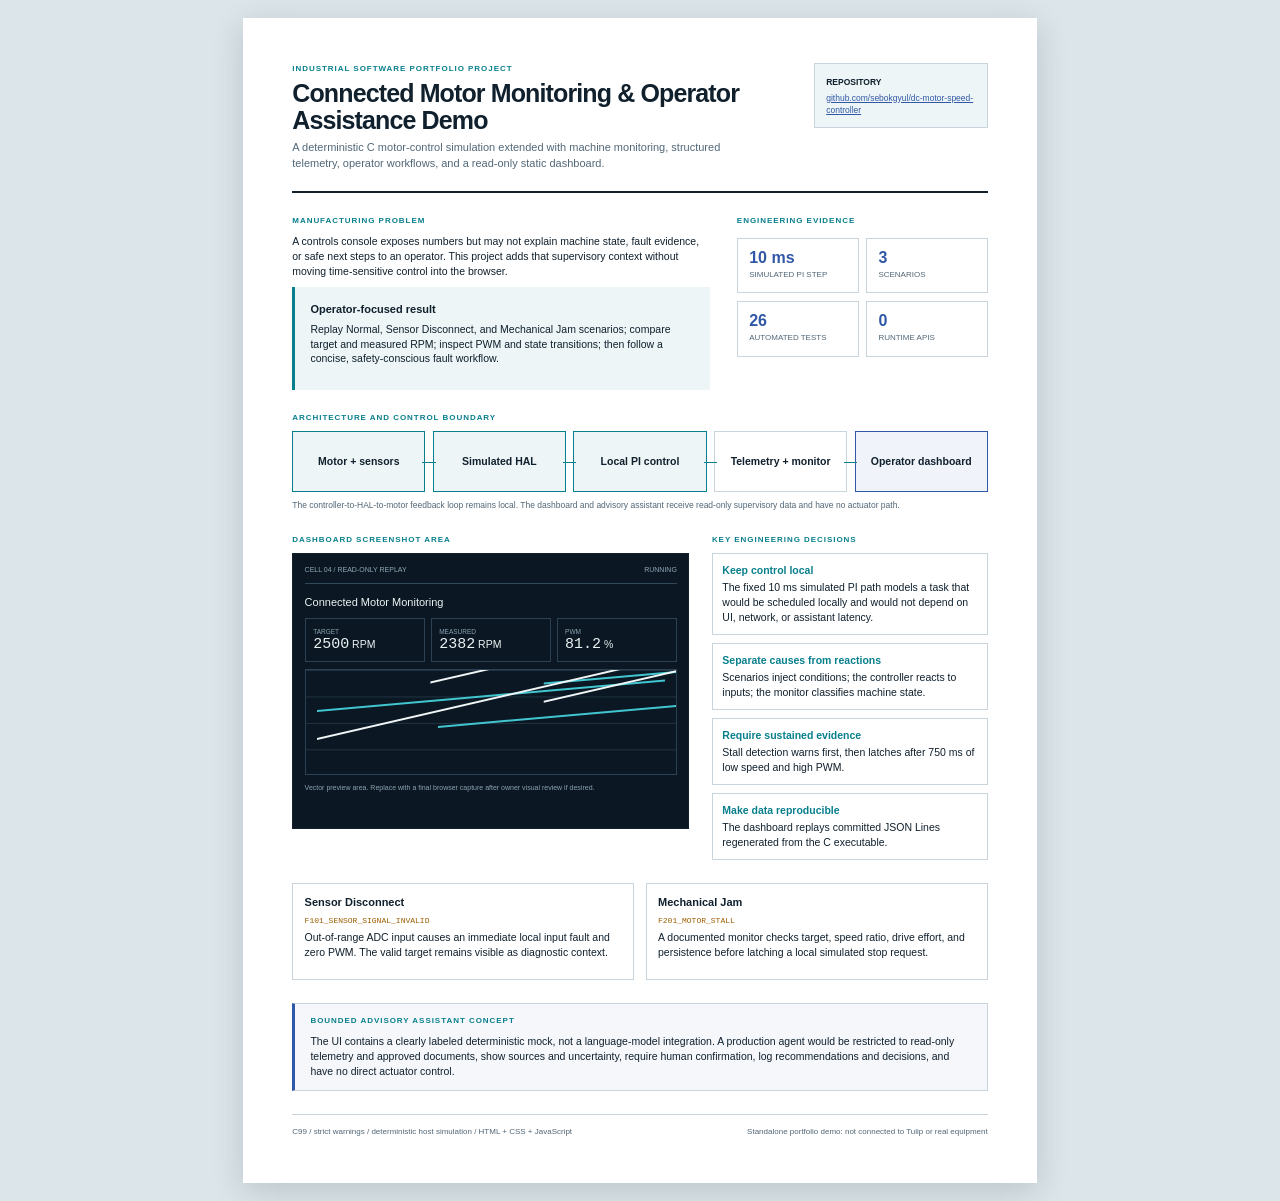
==== docs/portfolio-one-pager.html @ 9598fbf3 "init branch" ====
<!doctype html>
<html lang="en">
<head>
  <meta charset="utf-8">
  <meta name="viewport" content="width=device-width, initial-scale=1">
  <title>Connected Motor Demo | Project One-Pager</title>
  <style>
    :root { --ink:#10202d; --muted:#526777; --cyan:#087f8c; --blue:#3158a6; --line:#c8d5dc; --paper:#fff; --soft:#edf5f6; --warn:#9d5d00; }
    * { box-sizing: border-box; }
    @page { size: A4; margin: 11mm; }
    body { margin:0; color:var(--ink); background:#dce5e9; font:10.5px/1.42 Arial, Helvetica, sans-serif; }
    .page { width:210mm; min-height:297mm; margin:18px auto; padding:12mm 13mm; background:var(--paper); box-shadow:0 8px 30px rgba(16,32,45,.16); }
    header { display:grid; grid-template-columns:1fr auto; gap:12mm; align-items:start; padding-bottom:5mm; border-bottom:2px solid var(--ink); }
    .kicker, h2 { color:var(--cyan); font-size:8px; font-weight:700; letter-spacing:.12em; text-transform:uppercase; }
    h1 { max-width:125mm; margin:1.5mm 0 2mm; font-size:25px; line-height:1.05; letter-spacing:-.035em; }
    .subtitle { max-width:128mm; margin:0; color:var(--muted); font-size:11px; }
    .repo { max-width:46mm; padding:3mm; border:1px solid var(--line); background:var(--soft); font-size:8.5px; overflow-wrap:anywhere; }
    .repo strong { display:block; margin-bottom:1mm; text-transform:uppercase; }
    .repo a { color:var(--blue); }
    .summary { display:grid; grid-template-columns:1.25fr .75fr; gap:7mm; margin-top:6mm; }
    h2 { margin:0 0 2mm; }
    h3 { margin:0 0 1mm; font-size:11px; }
    p { margin:0 0 2.2mm; }
    ul { margin:0; padding-left:4mm; }
    li { margin-bottom:1.2mm; }
    .value { padding:4mm; border-left:3px solid var(--cyan); background:var(--soft); }
    .stats { display:grid; grid-template-columns:1fr 1fr; gap:2mm; margin-top:3mm; }
    .stat { padding:3mm; border:1px solid var(--line); }
    .stat strong { display:block; color:var(--blue); font-size:16px; line-height:1; }
    .stat span { color:var(--muted); font-size:8px; text-transform:uppercase; }
    .architecture { margin-top:6mm; }
    .flow { display:grid; grid-template-columns:repeat(5, 1fr); gap:2mm; align-items:stretch; }
    .node { position:relative; display:grid; min-height:16mm; place-items:center; padding:2mm; border:1px solid var(--line); background:#fff; font-weight:700; text-align:center; }
    .node:not(:last-child)::after { position:absolute; z-index:2; top:50%; right:-3mm; width:3.5mm; height:1px; background:var(--cyan); content:""; }
    .node.local { border-color:var(--cyan); background:var(--soft); }
    .node.ui { border-color:var(--blue); background:#f0f3fa; }
    .boundary-note { margin:2mm 0 0; color:var(--muted); font-size:8.5px; }
    .visual-grid { display:grid; grid-template-columns:1.18fr .82fr; gap:6mm; margin-top:6mm; }
    .screenshot { min-height:73mm; padding:3mm; border:1px solid var(--ink); background:#0b1722; color:#eaf3f4; }
    .shot-bar { display:flex; justify-content:space-between; padding-bottom:2mm; border-bottom:1px solid #324858; color:#90a8b8; font-size:7px; text-transform:uppercase; }
    .shot-title { margin:3mm 0 2mm; font-size:11px; }
    .shot-metrics { display:grid; grid-template-columns:repeat(3,1fr); gap:1.5mm; }
    .shot-metric { padding:2mm; border:1px solid #2c4253; }
    .shot-metric span { display:block; color:#8ba2b2; font-size:6.5px; text-transform:uppercase; }
    .shot-metric strong { font:15px Consolas, monospace; }
    .shot-chart { position:relative; height:28mm; margin-top:2mm; border:1px solid #2c4253; background:linear-gradient(#213342 1px,transparent 1px); background-size:100% 7mm; overflow:hidden; }
    .shot-chart::before, .shot-chart::after { position:absolute; left:3%; right:3%; height:2px; content:""; transform-origin:left; }
    .shot-chart::before { top:38%; background:#41c6d0; transform:skewY(-5deg); box-shadow:32mm 7mm #41c6d0, 60mm -2mm #41c6d0; }
    .shot-chart::after { top:65%; background:#f1f6f7; transform:skewY(-13deg); box-shadow:30mm -8mm #f1f6f7, 60mm 4mm #f1f6f7; }
    .shot-caption { margin:2mm 0 0; color:#8ba2b2; font-size:7px; }
    .decisions { display:grid; gap:2mm; }
    .decision { padding:2.5mm; border:1px solid var(--line); }
    .decision strong { display:block; margin-bottom:.5mm; color:var(--cyan); }
    .faults { display:grid; grid-template-columns:1fr 1fr; gap:3mm; margin-top:6mm; }
    .fault { padding:3mm; border:1px solid var(--line); }
    .fault code { display:block; margin:1mm 0; color:var(--warn); font-size:8px; }
    .guardrail { margin-top:6mm; padding:3mm 4mm; border:1px solid var(--line); border-left:3px solid var(--blue); background:#f5f7fb; }
    .guardrail p { margin:0; }
    footer { display:flex; justify-content:space-between; gap:5mm; margin-top:6mm; padding-top:3mm; border-top:1px solid var(--line); color:var(--muted); font-size:8px; }
    @media print { body { background:#fff; } .page { width:auto; min-height:auto; margin:0; padding:0; box-shadow:none; } }
    @media (max-width:800px) { .page { width:100%; min-height:0; margin:0; padding:20px; } .summary,.visual-grid { grid-template-columns:1fr; } .flow { grid-template-columns:1fr; } .node:not(:last-child)::after { display:none; } }
  </style>
</head>
<body>
  <main class="page">
    <header>
      <div>
        <div class="kicker">Industrial software portfolio project</div>
        <h1>Connected Motor Monitoring &amp; Operator Assistance Demo</h1>
        <p class="subtitle">A deterministic C motor-control simulation extended with machine monitoring, structured telemetry, operator workflows, and a read-only static dashboard.</p>
      </div>
      <div class="repo">
        <strong>Repository</strong>
        <a href="https://github.com/sebokgyul/dc-motor-speed-controller">github.com/sebokgyul/<wbr>dc-motor-speed-controller</a>
      </div>
    </header>

    <section class="summary">
      <div>
        <h2>Manufacturing problem</h2>
        <p>A controls console exposes numbers but may not explain machine state, fault evidence, or safe next steps to an operator. This project adds that supervisory context without moving time-sensitive control into the browser.</p>
        <div class="value">
          <h3>Operator-focused result</h3>
          <p>Replay Normal, Sensor Disconnect, and Mechanical Jam scenarios; compare target and measured RPM; inspect PWM and state transitions; then follow a concise, safety-conscious fault workflow.</p>
        </div>
      </div>
      <div>
        <h2>Engineering evidence</h2>
        <div class="stats">
          <div class="stat"><strong>10 ms</strong><span>Simulated PI step</span></div>
          <div class="stat"><strong>3</strong><span>Scenarios</span></div>
          <div class="stat"><strong>26</strong><span>Automated tests</span></div>
          <div class="stat"><strong>0</strong><span>Runtime APIs</span></div>
        </div>
      </div>
    </section>

    <section class="architecture">
      <h2>Architecture and control boundary</h2>
      <div class="flow" aria-label="Motor and sensors to HAL to local controller to telemetry to dashboard">
        <div class="node local">Motor + sensors</div>
        <div class="node local">Simulated HAL</div>
        <div class="node local">Local PI control</div>
        <div class="node">Telemetry + monitor</div>
        <div class="node ui">Operator dashboard</div>
      </div>
      <p class="boundary-note">The controller-to-HAL-to-motor feedback loop remains local. The dashboard and advisory assistant receive read-only supervisory data and have no actuator path.</p>
    </section>

    <section class="visual-grid">
      <div>
        <h2>Dashboard screenshot area</h2>
        <div class="screenshot" role="img" aria-label="Stylized preview of the operator dashboard">
          <div class="shot-bar"><span>Cell 04 / Read-only replay</span><span>Running</span></div>
          <div class="shot-title">Connected Motor Monitoring</div>
          <div class="shot-metrics">
            <div class="shot-metric"><span>Target</span><strong>2500</strong> RPM</div>
            <div class="shot-metric"><span>Measured</span><strong>2382</strong> RPM</div>
            <div class="shot-metric"><span>PWM</span><strong>81.2</strong> %</div>
          </div>
          <div class="shot-chart"></div>
          <p class="shot-caption">Vector preview area. Replace with a final browser capture after owner visual review if desired.</p>
        </div>
      </div>
      <div>
        <h2>Key engineering decisions</h2>
        <div class="decisions">
          <div class="decision"><strong>Keep control local</strong>The fixed 10 ms simulated PI path models a task that would be scheduled locally and would not depend on UI, network, or assistant latency.</div>
          <div class="decision"><strong>Separate causes from reactions</strong>Scenarios inject conditions; the controller reacts to inputs; the monitor classifies machine state.</div>
          <div class="decision"><strong>Require sustained evidence</strong>Stall detection warns first, then latches after 750 ms of low speed and high PWM.</div>
          <div class="decision"><strong>Make data reproducible</strong>The dashboard replays committed JSON Lines regenerated from the C executable.</div>
        </div>
      </div>
    </section>

    <section class="faults">
      <article class="fault">
        <h3>Sensor Disconnect</h3>
        <code>F101_SENSOR_SIGNAL_INVALID</code>
        <p>Out-of-range ADC input causes an immediate local input fault and zero PWM. The valid target remains visible as diagnostic context.</p>
      </article>
      <article class="fault">
        <h3>Mechanical Jam</h3>
        <code>F201_MOTOR_STALL</code>
        <p>A documented monitor checks target, speed ratio, drive effort, and persistence before latching a local simulated stop request.</p>
      </article>
    </section>

    <section class="guardrail">
      <h2>Bounded advisory assistant concept</h2>
      <p>The UI contains a clearly labeled deterministic mock, not a language-model integration. A production agent would be restricted to read-only telemetry and approved documents, show sources and uncertainty, require human confirmation, log recommendations and decisions, and have no direct actuator control.</p>
    </section>

    <footer>
      <span>C99 / strict warnings / deterministic host simulation / HTML + CSS + JavaScript</span>
      <span>Standalone portfolio demo: not connected to Tulip or real equipment</span>
    </footer>
  </main>
</body>
</html>
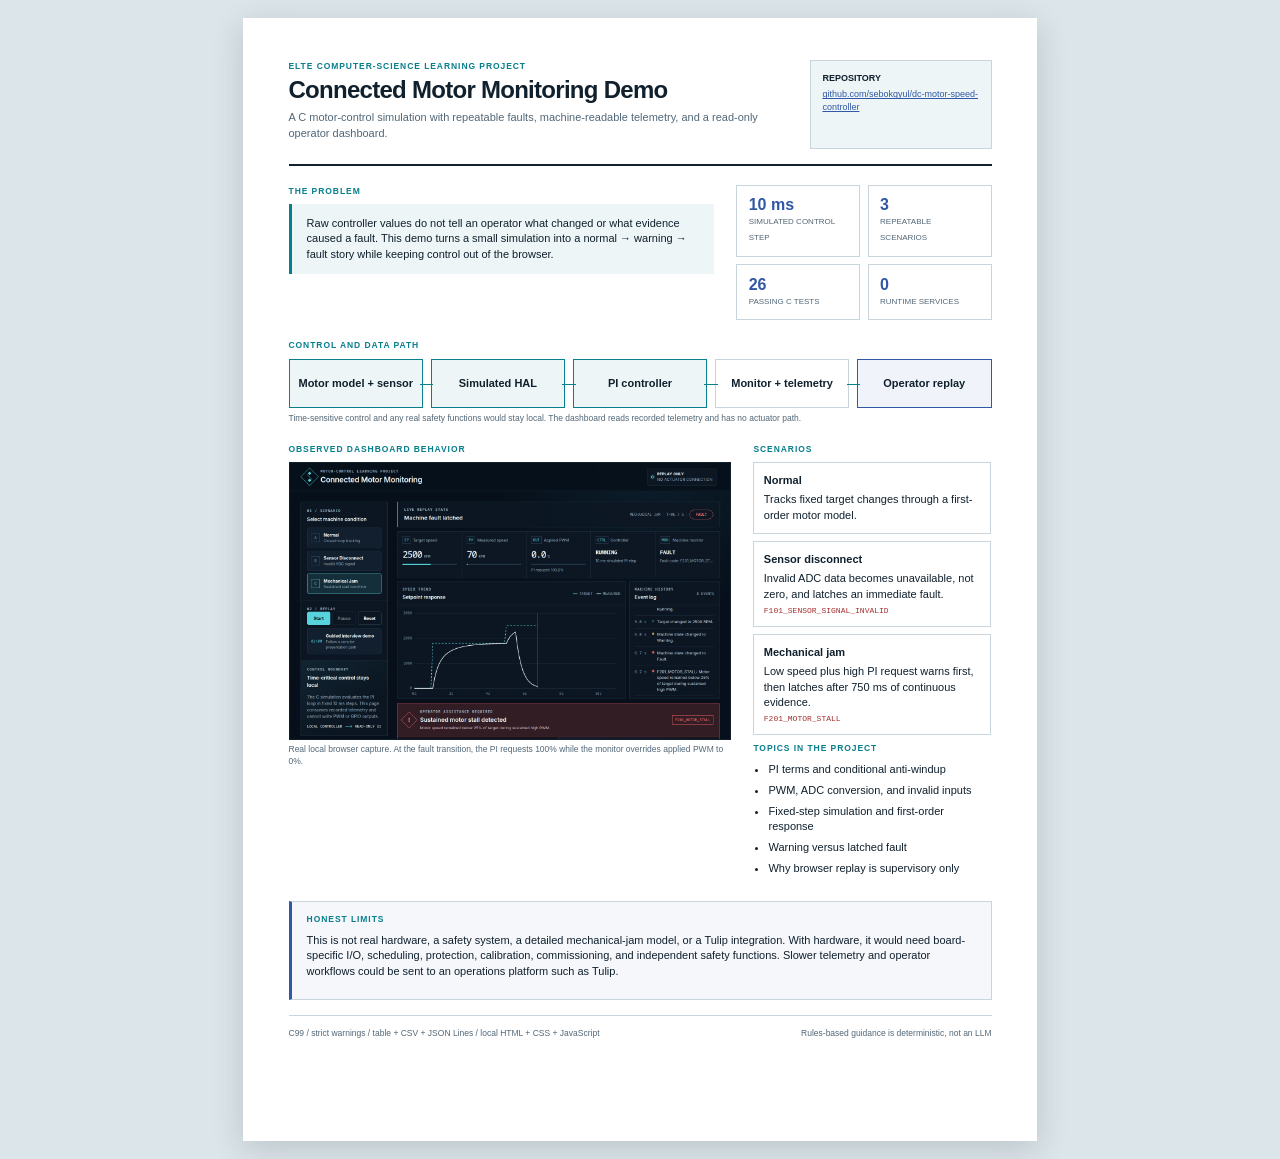
==== commit 5f2ca258: "Update connected motor demo" ====
--- a/docs/portfolio-one-pager.html
+++ b/docs/portfolio-one-pager.html
@@ -3,71 +3,56 @@
 <head>
   <meta charset="utf-8">
   <meta name="viewport" content="width=device-width, initial-scale=1">
-  <title>Connected Motor Demo | Project One-Pager</title>
+  <title>Connected Motor Demo | One-page summary</title>
+  <link rel="icon" href="data:,">
   <style>
-    :root { --ink:#10202d; --muted:#526777; --cyan:#087f8c; --blue:#3158a6; --line:#c8d5dc; --paper:#fff; --soft:#edf5f6; --warn:#9d5d00; }
-    * { box-sizing: border-box; }
-    @page { size: A4; margin: 11mm; }
-    body { margin:0; color:var(--ink); background:#dce5e9; font:10.5px/1.42 Arial, Helvetica, sans-serif; }
-    .page { width:210mm; min-height:297mm; margin:18px auto; padding:12mm 13mm; background:var(--paper); box-shadow:0 8px 30px rgba(16,32,45,.16); }
-    header { display:grid; grid-template-columns:1fr auto; gap:12mm; align-items:start; padding-bottom:5mm; border-bottom:2px solid var(--ink); }
-    .kicker, h2 { color:var(--cyan); font-size:8px; font-weight:700; letter-spacing:.12em; text-transform:uppercase; }
-    h1 { max-width:125mm; margin:1.5mm 0 2mm; font-size:25px; line-height:1.05; letter-spacing:-.035em; }
-    .subtitle { max-width:128mm; margin:0; color:var(--muted); font-size:11px; }
-    .repo { max-width:46mm; padding:3mm; border:1px solid var(--line); background:var(--soft); font-size:8.5px; overflow-wrap:anywhere; }
+    :root { --ink:#10202d; --muted:#526777; --cyan:#087f8c; --blue:#3158a6; --line:#c8d5dc; --paper:#fff; --soft:#edf5f6; --red:#a52e2e; }
+    * { box-sizing:border-box; }
+    @page { size:A4; margin:10mm; }
+    body { margin:0; color:var(--ink); background:#dce5e9; font:11px/1.42 Arial, Helvetica, sans-serif; }
+    .page { width:210mm; min-height:297mm; margin:18px auto; padding:11mm 12mm; background:var(--paper); box-shadow:0 8px 30px rgba(16,32,45,.16); }
+    header { display:grid; grid-template-columns:1fr 48mm; gap:10mm; padding-bottom:4mm; border-bottom:2px solid var(--ink); }
+    .kicker, h2 { color:var(--cyan); font-size:8.5px; font-weight:700; letter-spacing:.11em; text-transform:uppercase; }
+    h1 { margin:1.5mm 0 2mm; font-size:24px; line-height:1.05; letter-spacing:-.03em; }
+    h2 { margin:0 0 2mm; }
+    h3 { margin:0 0 1mm; font-size:11px; }
+    p { margin:0 0 2mm; }
+    .subtitle, .note { color:var(--muted); }
+    .repo { padding:3mm; border:1px solid var(--line); background:var(--soft); font-size:9px; overflow-wrap:anywhere; }
     .repo strong { display:block; margin-bottom:1mm; text-transform:uppercase; }
     .repo a { color:var(--blue); }
-    .summary { display:grid; grid-template-columns:1.25fr .75fr; gap:7mm; margin-top:6mm; }
-    h2 { margin:0 0 2mm; }
-    h3 { margin:0 0 1mm; font-size:11px; }
-    p { margin:0 0 2.2mm; }
-    ul { margin:0; padding-left:4mm; }
-    li { margin-bottom:1.2mm; }
-    .value { padding:4mm; border-left:3px solid var(--cyan); background:var(--soft); }
-    .stats { display:grid; grid-template-columns:1fr 1fr; gap:2mm; margin-top:3mm; }
-    .stat { padding:3mm; border:1px solid var(--line); }
-    .stat strong { display:block; color:var(--blue); font-size:16px; line-height:1; }
-    .stat span { color:var(--muted); font-size:8px; text-transform:uppercase; }
-    .architecture { margin-top:6mm; }
-    .flow { display:grid; grid-template-columns:repeat(5, 1fr); gap:2mm; align-items:stretch; }
-    .node { position:relative; display:grid; min-height:16mm; place-items:center; padding:2mm; border:1px solid var(--line); background:#fff; font-weight:700; text-align:center; }
-    .node:not(:last-child)::after { position:absolute; z-index:2; top:50%; right:-3mm; width:3.5mm; height:1px; background:var(--cyan); content:""; }
+    .lead { display:grid; grid-template-columns:1.25fr .75fr; gap:6mm; margin-top:5mm; }
+    .problem { padding:3mm 4mm; border-left:3px solid var(--cyan); background:var(--soft); }
+    .facts { display:grid; grid-template-columns:1fr 1fr; gap:2mm; }
+    .fact { padding:3mm; border:1px solid var(--line); }
+    .fact strong { display:block; color:var(--blue); font-size:16px; line-height:1; }
+    .fact span { color:var(--muted); font-size:8px; text-transform:uppercase; }
+    .flow { display:grid; grid-template-columns:repeat(5,1fr); gap:2mm; margin-top:2mm; }
+    .node { position:relative; display:grid; min-height:13mm; place-items:center; padding:2mm; border:1px solid var(--line); text-align:center; font-weight:700; }
     .node.local { border-color:var(--cyan); background:var(--soft); }
     .node.ui { border-color:var(--blue); background:#f0f3fa; }
-    .boundary-note { margin:2mm 0 0; color:var(--muted); font-size:8.5px; }
-    .visual-grid { display:grid; grid-template-columns:1.18fr .82fr; gap:6mm; margin-top:6mm; }
-    .screenshot { min-height:73mm; padding:3mm; border:1px solid var(--ink); background:#0b1722; color:#eaf3f4; }
-    .shot-bar { display:flex; justify-content:space-between; padding-bottom:2mm; border-bottom:1px solid #324858; color:#90a8b8; font-size:7px; text-transform:uppercase; }
-    .shot-title { margin:3mm 0 2mm; font-size:11px; }
-    .shot-metrics { display:grid; grid-template-columns:repeat(3,1fr); gap:1.5mm; }
-    .shot-metric { padding:2mm; border:1px solid #2c4253; }
-    .shot-metric span { display:block; color:#8ba2b2; font-size:6.5px; text-transform:uppercase; }
-    .shot-metric strong { font:15px Consolas, monospace; }
-    .shot-chart { position:relative; height:28mm; margin-top:2mm; border:1px solid #2c4253; background:linear-gradient(#213342 1px,transparent 1px); background-size:100% 7mm; overflow:hidden; }
-    .shot-chart::before, .shot-chart::after { position:absolute; left:3%; right:3%; height:2px; content:""; transform-origin:left; }
-    .shot-chart::before { top:38%; background:#41c6d0; transform:skewY(-5deg); box-shadow:32mm 7mm #41c6d0, 60mm -2mm #41c6d0; }
-    .shot-chart::after { top:65%; background:#f1f6f7; transform:skewY(-13deg); box-shadow:30mm -8mm #f1f6f7, 60mm 4mm #f1f6f7; }
-    .shot-caption { margin:2mm 0 0; color:#8ba2b2; font-size:7px; }
-    .decisions { display:grid; gap:2mm; }
-    .decision { padding:2.5mm; border:1px solid var(--line); }
-    .decision strong { display:block; margin-bottom:.5mm; color:var(--cyan); }
-    .faults { display:grid; grid-template-columns:1fr 1fr; gap:3mm; margin-top:6mm; }
-    .fault { padding:3mm; border:1px solid var(--line); }
-    .fault code { display:block; margin:1mm 0; color:var(--warn); font-size:8px; }
-    .guardrail { margin-top:6mm; padding:3mm 4mm; border:1px solid var(--line); border-left:3px solid var(--blue); background:#f5f7fb; }
-    .guardrail p { margin:0; }
-    footer { display:flex; justify-content:space-between; gap:5mm; margin-top:6mm; padding-top:3mm; border-top:1px solid var(--line); color:var(--muted); font-size:8px; }
+    .node:not(:last-child)::after { position:absolute; top:50%; right:-3mm; z-index:2; width:3.5mm; height:1px; background:var(--cyan); content:""; }
+    .architecture { margin-top:5mm; }
+    .main-grid { display:grid; grid-template-columns:1.3fr .7fr; gap:6mm; margin-top:5mm; }
+    .screenshot { display:block; width:100%; border:1px solid var(--ink); }
+    .caption { margin-top:1mm; color:var(--muted); font-size:8.5px; }
+    .scenario { margin-bottom:2mm; padding:2.5mm; border:1px solid var(--line); }
+    .scenario code { display:block; margin-top:.6mm; color:var(--red); font-size:8px; overflow-wrap:anywhere; }
+    .points { margin:0; padding-left:4mm; }
+    .points li { margin-bottom:1.4mm; }
+    .limits { margin-top:5mm; padding:3mm 4mm; border:1px solid var(--line); border-left:3px solid var(--blue); background:#f5f7fb; }
+    footer { display:flex; justify-content:space-between; gap:5mm; margin-top:4mm; padding-top:3mm; border-top:1px solid var(--line); color:var(--muted); font-size:8.5px; }
     @media print { body { background:#fff; } .page { width:auto; min-height:auto; margin:0; padding:0; box-shadow:none; } }
-    @media (max-width:800px) { .page { width:100%; min-height:0; margin:0; padding:20px; } .summary,.visual-grid { grid-template-columns:1fr; } .flow { grid-template-columns:1fr; } .node:not(:last-child)::after { display:none; } }
+    @media (max-width:800px) { .page { width:100%; min-height:0; margin:0; padding:20px; } header,.lead,.main-grid { grid-template-columns:1fr; } .flow { grid-template-columns:1fr; } .node:not(:last-child)::after { display:none; } }
   </style>
 </head>
 <body>
   <main class="page">
     <header>
       <div>
-        <div class="kicker">Industrial software portfolio project</div>
-        <h1>Connected Motor Monitoring &amp; Operator Assistance Demo</h1>
-        <p class="subtitle">A deterministic C motor-control simulation extended with machine monitoring, structured telemetry, operator workflows, and a read-only static dashboard.</p>
+        <div class="kicker">ELTE computer-science learning project</div>
+        <h1>Connected Motor Monitoring Demo</h1>
+        <p class="subtitle">A C motor-control simulation with repeatable faults, machine-readable telemetry, and a read-only operator dashboard.</p>
       </div>
       <div class="repo">
         <strong>Repository</strong>
@@ -75,85 +60,61 @@
       </div>
     </header>
 
-    <section class="summary">
+    <section class="lead">
       <div>
-        <h2>Manufacturing problem</h2>
-        <p>A controls console exposes numbers but may not explain machine state, fault evidence, or safe next steps to an operator. This project adds that supervisory context without moving time-sensitive control into the browser.</p>
-        <div class="value">
-          <h3>Operator-focused result</h3>
-          <p>Replay Normal, Sensor Disconnect, and Mechanical Jam scenarios; compare target and measured RPM; inspect PWM and state transitions; then follow a concise, safety-conscious fault workflow.</p>
-        </div>
+        <h2>The problem</h2>
+        <div class="problem">Raw controller values do not tell an operator what changed or what evidence caused a fault. This demo turns a small simulation into a normal → warning → fault story while keeping control out of the browser.</div>
       </div>
-      <div>
-        <h2>Engineering evidence</h2>
-        <div class="stats">
-          <div class="stat"><strong>10 ms</strong><span>Simulated PI step</span></div>
-          <div class="stat"><strong>3</strong><span>Scenarios</span></div>
-          <div class="stat"><strong>26</strong><span>Automated tests</span></div>
-          <div class="stat"><strong>0</strong><span>Runtime APIs</span></div>
-        </div>
+      <div class="facts" aria-label="Verified project facts">
+        <div class="fact"><strong>10 ms</strong><span>Simulated control step</span></div>
+        <div class="fact"><strong>3</strong><span>Repeatable scenarios</span></div>
+        <div class="fact"><strong>26</strong><span>Passing C tests</span></div>
+        <div class="fact"><strong>0</strong><span>Runtime services</span></div>
       </div>
     </section>
 
     <section class="architecture">
-      <h2>Architecture and control boundary</h2>
-      <div class="flow" aria-label="Motor and sensors to HAL to local controller to telemetry to dashboard">
-        <div class="node local">Motor + sensors</div>
+      <h2>Control and data path</h2>
+      <div class="flow" aria-label="Simulation architecture">
+        <div class="node local">Motor model + sensor</div>
         <div class="node local">Simulated HAL</div>
-        <div class="node local">Local PI control</div>
-        <div class="node">Telemetry + monitor</div>
-        <div class="node ui">Operator dashboard</div>
+        <div class="node local">PI controller</div>
+        <div class="node">Monitor + telemetry</div>
+        <div class="node ui">Operator replay</div>
       </div>
-      <p class="boundary-note">The controller-to-HAL-to-motor feedback loop remains local. The dashboard and advisory assistant receive read-only supervisory data and have no actuator path.</p>
+      <p class="caption">Time-sensitive control and any real safety functions would stay local. The dashboard reads recorded telemetry and has no actuator path.</p>
     </section>
 
-    <section class="visual-grid">
+    <section class="main-grid">
       <div>
-        <h2>Dashboard screenshot area</h2>
-        <div class="screenshot" role="img" aria-label="Stylized preview of the operator dashboard">
-          <div class="shot-bar"><span>Cell 04 / Read-only replay</span><span>Running</span></div>
-          <div class="shot-title">Connected Motor Monitoring</div>
-          <div class="shot-metrics">
-            <div class="shot-metric"><span>Target</span><strong>2500</strong> RPM</div>
-            <div class="shot-metric"><span>Measured</span><strong>2382</strong> RPM</div>
-            <div class="shot-metric"><span>PWM</span><strong>81.2</strong> %</div>
-          </div>
-          <div class="shot-chart"></div>
-          <p class="shot-caption">Vector preview area. Replace with a final browser capture after owner visual review if desired.</p>
-        </div>
+        <h2>Observed dashboard behavior</h2>
+        <img class="screenshot" src="dashboard-preview.png" alt="Mechanical-jam fault at 6.7 seconds: PI request 100 percent, applied PWM zero">
+        <p class="caption">Real local browser capture. At the fault transition, the PI requests 100% while the monitor overrides applied PWM to 0%.</p>
       </div>
       <div>
-        <h2>Key engineering decisions</h2>
-        <div class="decisions">
-          <div class="decision"><strong>Keep control local</strong>The fixed 10 ms simulated PI path models a task that would be scheduled locally and would not depend on UI, network, or assistant latency.</div>
-          <div class="decision"><strong>Separate causes from reactions</strong>Scenarios inject conditions; the controller reacts to inputs; the monitor classifies machine state.</div>
-          <div class="decision"><strong>Require sustained evidence</strong>Stall detection warns first, then latches after 750 ms of low speed and high PWM.</div>
-          <div class="decision"><strong>Make data reproducible</strong>The dashboard replays committed JSON Lines regenerated from the C executable.</div>
-        </div>
+        <h2>Scenarios</h2>
+        <article class="scenario"><h3>Normal</h3>Tracks fixed target changes through a first-order motor model.</article>
+        <article class="scenario"><h3>Sensor disconnect</h3>Invalid ADC data becomes unavailable, not zero, and latches an immediate fault.<code>F101_SENSOR_SIGNAL_INVALID</code></article>
+        <article class="scenario"><h3>Mechanical jam</h3>Low speed plus high PI request warns first, then latches after 750 ms of continuous evidence.<code>F201_MOTOR_STALL</code></article>
+        <h2>Topics in the project</h2>
+        <ul class="points">
+          <li>PI terms and conditional anti-windup</li>
+          <li>PWM, ADC conversion, and invalid inputs</li>
+          <li>Fixed-step simulation and first-order response</li>
+          <li>Warning versus latched fault</li>
+          <li>Why browser replay is supervisory only</li>
+        </ul>
       </div>
     </section>
 
-    <section class="faults">
-      <article class="fault">
-        <h3>Sensor Disconnect</h3>
-        <code>F101_SENSOR_SIGNAL_INVALID</code>
-        <p>Out-of-range ADC input causes an immediate local input fault and zero PWM. The valid target remains visible as diagnostic context.</p>
-      </article>
-      <article class="fault">
-        <h3>Mechanical Jam</h3>
-        <code>F201_MOTOR_STALL</code>
-        <p>A documented monitor checks target, speed ratio, drive effort, and persistence before latching a local simulated stop request.</p>
-      </article>
-    </section>
-
-    <section class="guardrail">
-      <h2>Bounded advisory assistant concept</h2>
-      <p>The UI contains a clearly labeled deterministic mock, not a language-model integration. A production agent would be restricted to read-only telemetry and approved documents, show sources and uncertainty, require human confirmation, log recommendations and decisions, and have no direct actuator control.</p>
+    <section class="limits">
+      <h2>Honest limits</h2>
+      <p>This is not real hardware, a safety system, a detailed mechanical-jam model, or a Tulip integration. With hardware, it would need board-specific I/O, scheduling, protection, calibration, commissioning, and independent safety functions. Slower telemetry and operator workflows could be sent to an operations platform such as Tulip.</p>
     </section>
 
     <footer>
-      <span>C99 / strict warnings / deterministic host simulation / HTML + CSS + JavaScript</span>
-      <span>Standalone portfolio demo: not connected to Tulip or real equipment</span>
+      <span>C99 / strict warnings / table + CSV + JSON Lines / local HTML + CSS + JavaScript</span>
+      <span>Rules-based guidance is deterministic, not an LLM</span>
     </footer>
   </main>
 </body>
